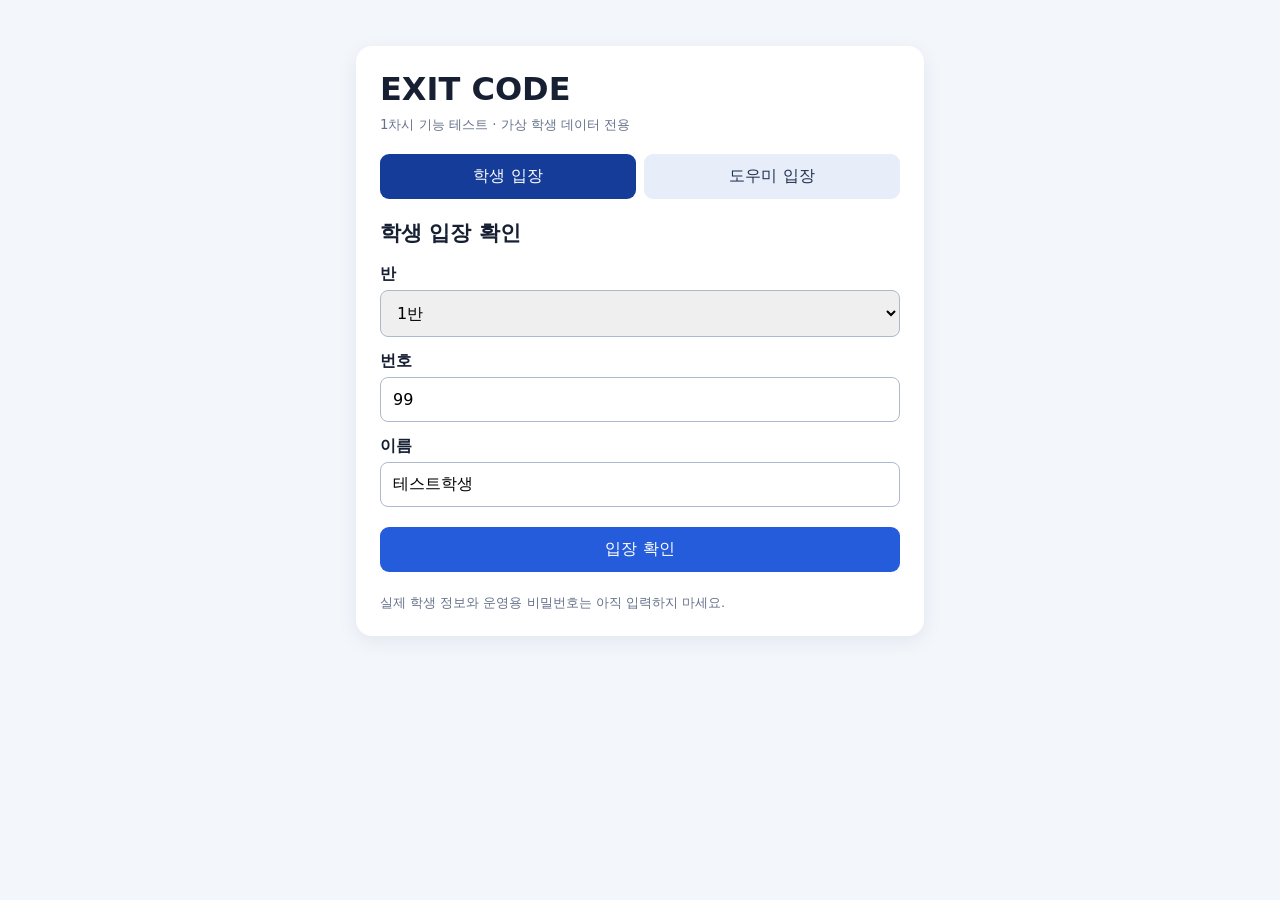
==== index.html @ a743aed4 "Update index.html" ====
<!doctype html>
<html lang="ko">
<head>
<meta charset="utf-8">
<meta name="viewport" content="width=device-width,initial-scale=1">
<title>EXIT CODE | 입장 테스트</title>

<style>
:root {
  font-family: system-ui, 'Malgun Gothic', sans-serif;
  color: #172033;
  background: #f3f6fb;
}
* { box-sizing: border-box; }
body {
  max-width: 600px;
  margin: 30px auto;
  padding: 16px;
}
main {
  background: white;
  border-radius: 16px;
  padding: 24px;
  box-shadow: 0 5px 20px #13264b12;
}
h1 { margin: 0 0 6px; }
h2 { font-size: 21px; }
nav {
  display: flex;
  gap: 8px;
  margin: 20px 0;
}
button, input, select { font: inherit; }
nav button { flex: 1; }
button {
  padding: 12px 16px;
  background: #245cdb;
  color: white;
  border: 0;
  border-radius: 9px;
  cursor: pointer;
}
button:disabled {
  opacity: .5;
  cursor: wait;
}
button.secondary {
  background: #e8eef9;
  color: #20314f;
}
button.active { background: #153c99; }
label {
  display: block;
  margin: 14px 0 5px;
  font-weight: 600;
}
input, select {
  width: 100%;
  padding: 12px;
  border: 1px solid #aeb9cd;
  border-radius: 8px;
}
form > button {
  width: 100%;
  margin-top: 20px;
}
.hidden { display: none !important; }
.notice {
  margin-top: 12px;
  white-space: pre-wrap;
  color: #344361;
}
.error { color: #b42318; }
.ok { color: #146c43; }
.item {
  border: 1px solid #d8e0ed;
  border-radius: 10px;
  padding: 14px;
  margin: 10px 0;
  overflow-wrap: anywhere;
}
.item a { color: #245cdb; }
small { color: #65718a; }
.topline {
  display: flex;
  align-items: center;
  justify-content: space-between;
  gap: 10px;
}
.topline button { width: auto; }
footer {
  margin-top: 22px;
  color: #65718a;
  font-size: 13px;
}
</style>
</head>

<body>
<main>
  <h1>EXIT CODE</h1>
  <small>1차시 기능 테스트 · 가상 학생 데이터 전용</small>

  <!-- 학생 / 도우미 선택 -->
  <nav aria-label="입장 유형">
    <button id="studentTab" class="active" type="button">
      학생 입장
    </button>
    <button id="helperTab" class="secondary" type="button">
      도우미 입장
    </button>
  </nav>

  <!-- 학생 화면 -->
  <section id="studentArea">
    <form id="studentForm">
      <h2>학생 입장 확인</h2>

      <label for="classNum">반</label>
      <select id="classNum" required>
        <option value="1">1반</option>
        <option value="2">2반</option>
        <option value="3">3반</option>
        <option value="4">4반</option>
        <option value="5">5반</option>
      </select>

      <label for="studentNum">번호</label>
      <input id="studentNum" type="number"
             min="1" max="99" value="99" required>

      <label for="studentName">이름</label>
      <input id="studentName" maxlength="30"
             value="테스트학생" required>

      <button type="submit">입장 확인</button>
      <p id="studentResult" class="notice" role="status"></p>
    </form>

    <!-- 입장 확인 후 표시 -->
    <section id="missionArea" class="hidden">
      <h2>미션 제출 테스트</h2>
      <small>
        현재 서버는 1반 99번 테스트학생으로만 저장합니다.
      </small>

      <form id="missionForm">
        <label for="missionNum">미션 선택</label>
        <select id="missionNum">
          <option value="3">미션 3</option>
          <option value="4">미션 4</option>
          <option value="5">미션 5</option>
        </select>

        <label for="makecodeUrl">MakeCode 공유 URL</label>
        <input id="makecodeUrl" type="url"
               placeholder="https://makecode.microbit.org/#pub:..."
               required>

        <button type="submit">미션 제출</button>
        <p id="submitResult" class="notice" role="status"></p>
      </form>
    </section>
  </section>

  <!-- 도우미 화면 -->
  <section id="helperArea" class="hidden">
    <form id="helperForm">
      <h2>도우미 로그인</h2>

      <label for="accountId">계정 ID</label>
      <input id="accountId" autocomplete="username"
             placeholder="helper01" required>

      <label for="helperPassword">비밀번호</label>
      <input id="helperPassword" type="password"
             autocomplete="current-password" required>

      <button type="submit">로그인</button>
      <p id="helperResult" class="notice" role="status"></p>
    </form>

    <!-- 로그인 성공 후 표시 -->
    <section id="helperDashboard" class="hidden">
      <div class="topline">
        <h2 id="helperTitle">미션 검수 목록</h2>
        <button id="logoutBtn" type="button" class="secondary">
          로그아웃
        </button>
      </div>

      <small>
        현재는 조회 전용입니다.
        승인·재도전·검수 취소는 다음 단계에서 연결합니다.
      </small>

      <p>
        <button id="refreshBtn" type="button" class="secondary">
          목록 새로고침
        </button>
      </p>

      <p id="listResult" class="notice" role="status"></p>
      <div id="missionList"></div>
      
      <!-- 간식 지급 관리 -->
      <section id="snackArea" style="margin-top:30px;">
        <h2>간식 지급 관리</h2>

        <div style="margin:15px 0;">
          <label for="snackSearch">학생 검색</label>
          <input
            id="snackSearch"
            type="search"
            placeholder="번호 또는 이름 입력"
            autocomplete="off"
          >
        
          <label for="snackFilter">지급 상태</label>
          <select id="snackFilter">
            <option value="all">전체 학생</option>
            <option value="ready">지급 대기</option>
            <option value="done">지급 완료</option>
            <option value="progress">미션 진행 중</option>
          </select>
        </div>
        
        <!-- 간식 지급 검색 및 필터 -->
        <div style="margin:15px 0;">
          <label for="snackSearch">학생 검색</label>
          <input
            id="snackSearch"
            type="search"
            placeholder="번호 또는 이름 입력"
            autocomplete="off"
          >
        
          <label for="snackFilter">지급 상태</label>
          <select id="snackFilter">
            <option value="all">전체 학생</option>
            <option value="ready">지급 대기</option>
            <option value="done">지급 완료</option>
            <option value="progress">미션 진행 중</option>
          </select>
        </div>

        <p id="snackResult" class="notice" role="status"></p>
        <div id="snackList"></div>
      </section>

    </section>
  </section>

  <footer>
    실제 학생 정보와 운영용 비밀번호는 아직 입력하지 마세요.
  </footer>
</main>

<script>
'use strict';

// 기존 Apps Script 주소 유지
const API_URL =
  'https://script.google.com/macros/s/AKfycbzAtp31FIlNoPtN6Hd1ZsxPYZ3xyd-VMWTZXmTY8nmS_r-xQsw6lQedVDYXwJEF_1ms/exec';

const $ = id => document.getElementById(id);

// 세션 토큰은 브라우저 메모리에만 저장
let helperToken = '';
let helperClass = '';

const show = (id, on) =>
  $(id).classList.toggle('hidden', !on);

function status(id, message, ok) {
  const el = $(id);
  el.textContent = message;
  el.className = 'notice ' +
    (ok === true ? 'ok' : ok === false ? 'error' : '');
}

// 학생 / 도우미 화면 전환
function switchTab(helper) {
  show('studentArea', !helper);
  show('helperArea', helper);

  $('studentTab').className =
    helper ? 'secondary' : 'active';

  $('helperTab').className =
    helper ? 'active' : 'secondary';
}

$('studentTab').addEventListener('click', () => switchTab(false));
$('helperTab').addEventListener('click', () => switchTab(true));

// POST 통신 공통 함수
async function post(data) {
  const r = await fetch(API_URL, {
    method: 'POST',
    headers: {
      'Content-Type': 'text/plain;charset=utf-8'
    },
    body: JSON.stringify(data)
  });

  if (!r.ok) {
    throw new Error('HTTP ' + r.status);
  }

  return r.json();
}

// 학생 입장 확인
$('studentForm').addEventListener('submit', async e => {
  e.preventDefault();

  const btn = e.submitter;
  btn.disabled = true;

  show('missionArea', false);
  status('studentResult', '학생 정보 확인 중...');

  try {
    const url = new URL(API_URL);

    url.searchParams.set('action', 'checkStudent');
    url.searchParams.set('classNum', $('classNum').value);
    url.searchParams.set('studentNum', $('studentNum').value);
    url.searchParams.set(
      'studentName',
      $('studentName').value.trim()
    );

    const r = await fetch(url);

    if (!r.ok) {
      throw new Error('HTTP ' + r.status);
    }

    const data = await r.json();

    status('studentResult', data.message, !!data.success);

    if (data.success) {
      show('missionArea', true);
    }

  } catch (err) {
    status(
      'studentResult',
      '서버 연결을 확인해 주세요.',
      false
    );
    console.error(err);
  } finally {
    btn.disabled = false;
  }
});

// 학생 미션 제출
$('missionForm').addEventListener('submit', async e => {
  e.preventDefault();

  const btn = e.submitter;
  btn.disabled = true;

  status('submitResult', '제출 중...');

  try {
    const data = await post({
      action: 'submitMission',
      mission: Number($('missionNum').value),
      url: $('makecodeUrl').value.trim()
    });

    status('submitResult', data.message, !!data.success);

  } catch (err) {
    status(
      'submitResult',
      '응답을 확인하지 못했습니다. 다시 제출하기 전에 시트에 저장됐는지 확인해 주세요.',
      false
    );
    console.error(err);
  } finally {
    btn.disabled = false;
  }
});

// 도우미 로그인
$('helperForm').addEventListener('submit', async e => {
  e.preventDefault();

  const btn = e.submitter;
  btn.disabled = true;

  status('helperResult', '로그인 중...');

  try {
    const data = await post({
      action: 'helperLogin',
      accountId: $('accountId').value.trim(),
      password: $('helperPassword').value
    });

    if (!data.success) {
      status(
        'helperResult',
        data.message || '로그인 실패',
        false
      );
      return;
    }

    helperToken = data.token;
    helperClass = data.classNum;

    $('helperPassword').value = '';

    show('helperForm', false);
    show('helperDashboard', true);

    $('helperTitle').textContent =
      helperClass + '반 미션 검수 목록';

    await loadList();
    await loadSnackList();

  } catch (err) {
    status(
      'helperResult',
      '로그인 응답을 읽지 못했습니다.',
      false
    );
    console.error(err);
  } finally {
    btn.disabled = false;
  }
});

// 도우미 담당 반 미션 목록 조회
async function loadList() {
  if (!helperToken) return;

  status('listResult', '제출 목록 확인 중...');
  $('missionList').replaceChildren();

  try {
    const data = await post({
      action: 'helperMissionList',
      token: helperToken
    });

    if (!data.success) {
      status(
        'listResult',
        data.message || '조회 실패',
        false
      );

      if (/만료/.test(data.message || '')) {
        resetHelper();
      }
      return;
    }

    const items = data.missions || [];

    status(
      'listResult',
      items.length + '건 조회 완료',
      true
    );

    for (const item of items) {
      const card = document.createElement('div');
      card.className = 'item';

      const header = document.createElement('strong');
      header.textContent =
        item.number + '번 ' + item.name +
        ' · 미션 ' + item.mission +
        ' · ' + item.status;

      card.append(header);

      const p = document.createElement('p');
      const a = document.createElement('a');

      try {
        const u = new URL(item.url);

        if (
          u.protocol === 'https:' &&
          u.hostname === 'makecode.microbit.org'
        ) {
          a.href = u.href;
          a.target = '_blank';
          a.rel = 'noopener noreferrer';
          a.textContent = 'MakeCode 코드 확인';
          p.append(a);
        } else {
          p.textContent = '공유 URL 확인 필요';
        }
      } catch {
        p.textContent = '공유 URL 확인 필요';
      }

     
card.append(p);

// 검수 버튼 영역
const actions = document.createElement('div');
actions.style.display = 'flex';
actions.style.gap = '8px';
actions.style.flexWrap = 'wrap';

const currentStatus = String(item.status || '');
const submissionId = String(item.submissionId || '');

function addReviewButton(label, reviewAction) {
  const button = document.createElement('button');

  button.type = 'button';
  button.textContent = label;
  button.style.flex = '1';
  button.style.minWidth = '90px';

  button.addEventListener('click', async () => {
    if (!confirm(
      item.number + '번 미션 ' + item.mission +
      '을(를) ' + label + ' 처리할까요?'
    )) {
      return;
    }

    // 처리 중 중복 클릭 방지
    actions.querySelectorAll('button').forEach(btn => {
      btn.disabled = true;
    });

    status('listResult', '검수 처리 중...');

    try {
      const result = await post({
        action: 'helperReviewMission',
        token: helperToken,
        submissionId: submissionId,
        reviewAction: reviewAction
      });

      if (result.success) {
        // 처리 후 서버에서 최신 목록 다시 조회
        await loadList();
      } else {
        status(
          'listResult',
          result.message || '검수 처리 실패',
          false
        );

        actions.querySelectorAll('button').forEach(btn => {
          btn.disabled = false;
        });
      }

    } catch (error) {
      console.error(error);

      status(
        'listResult',
        '검수 결과를 확인하지 못했습니다. 목록을 새로고침해 상태를 확인해 주세요.',
        false
      );

      // 결과를 알 수 없으므로 즉시 재처리하지 않도록 유지
    }
  });

  actions.append(button);
}

if (currentStatus === '대기') {
  addReviewButton('승인', 'approve');
  addReviewButton('재도전', 'retry');
}

if (
  currentStatus === '승인' ||
  currentStatus === '재도전'
) {
  addReviewButton('검수 취소', 'cancel');
}

card.append(actions);
$('missionList').append(card);

    }

  } catch (err) {
    status(
      'listResult',
      '목록을 불러오지 못했습니다.',
      false
    );
    console.error(err);
  }
}

// 도우미 화면 초기화
function resetHelper() {
  helperToken = '';
  helperClass = '';

  show('helperDashboard', false);
  show('helperForm', true);
  $('missionList').replaceChildren();
  $('snackList').replaceChildren();
}

// 목록 새로고침
$('refreshBtn').addEventListener('click', async () => {
  await loadList();
  await loadSnackList();
});

// 도우미 로그아웃
$('logoutBtn').addEventListener('click', async () => {
  const token = helperToken;

  resetHelper();
  status('helperResult', '로그아웃했습니다.', true);

  try {
    await post({
      action: 'helperLogout',
      token: token
    });
  } catch (err) {
    console.error('서버 로그아웃 응답 확인 실패', err);
    status(
      'helperResult',
      '화면에서 로그아웃했지만 서버 세션 종료를 확인하지 못했습니다.',
      false
    );
  }
});

  
/**
 * 담당 반 간식 지급 현황 조회
 */

let snackStudents = [];

/**
 * 서버에서 담당 반 간식 현황 가져오기
 */
async function loadSnackList() {
  if (!helperToken) return;

  status('snackResult', '간식 현황 확인 중...');

  try {
    const data = await post({
      action: 'helperSnackList',
      token: helperToken
    });

    if (!data.success) {
      status(
        'snackResult',
        data.message || '간식 현황 조회 실패',
        false
      );
      return;
    }

    snackStudents = (data.students || []).sort((a, b) => {
      const aDone = a.snackStatus === '지급완료';
      const bDone = b.snackStatus === '지급완료';

      const aReady = a.mission3Approved && !aDone;
      const bReady = b.mission3Approved && !bDone;

      const priority = s => {
        if (s.snackStatus === '지급완료') return 1;
        if (s.mission3Approved) return 0;
        return 2;
      };

      return priority(a) - priority(b) ||
        Number(a.number) - Number(b.number);
    });

    renderSnackList();

  } catch (error) {
    console.error(error);
    status(
      'snackResult',
      '간식 목록을 불러오지 못했습니다.',
      false
    );
  }
}

/**
 * 검색 및 필터 적용 후 학생 카드 표시
 */
function renderSnackList() {
  const keyword = $('snackSearch').value.trim().toLowerCase();
  const filter = $('snackFilter').value;

  const list = $('snackList');
  list.replaceChildren();

  const filtered = snackStudents.filter(student => {
    const matchesSearch =
      String(student.number).includes(keyword) ||
      String(student.name).toLowerCase().includes(keyword);

    const done = student.snackStatus === '지급완료';
    const ready = student.mission3Approved && !done;
    const progress = !student.mission3Approved && !done;

    const matchesFilter =
      filter === 'all' ||
      (filter === 'ready' && ready) ||
      (filter === 'done' && done) ||
      (filter === 'progress' && progress);

    return matchesSearch && matchesFilter;
  });

  status(
    'snackResult',
    '검색 결과 ' + filtered.length +
    '명 / 전체 ' + snackStudents.length + '명',
    true
  );

  if (filtered.length === 0) {
    const empty = document.createElement('p');
    empty.textContent = '해당하는 학생이 없습니다.';
    list.append(empty);
    return;
  }

  for (const student of filtered) {
    const card = document.createElement('div');
    card.className = 'item';

    const title = document.createElement('strong');
    title.textContent =
      student.number + '번 ' + student.name;

    const info = document.createElement('p');
    info.textContent =
      '미션 3: ' +
      (student.mission3Approved ? '승인' : '미승인') +
      ' / 간식: ' + student.snackStatus;

    card.append(title, info);

    let action = '';
    let label = '';

    if (student.snackStatus === '지급완료') {
      action = 'cancel';
      label = '지급 취소';
    } else if (student.mission3Approved) {
      action = 'give';
      label = '간식 지급 완료';
    }

    if (action) {
      const button = document.createElement('button');
      button.type = 'button';
      button.textContent = label;

      if (action === 'cancel') {
        button.className = 'secondary';
      }

      button.addEventListener('click', async () => {
        const confirmed = confirm(
          student.number + '번 ' + student.name +
          ' 학생의 간식을 ' + label + ' 처리할까요?'
        );

        if (!confirmed) return;

        button.disabled = true;
        status('snackResult', '간식 처리 중...');

        try {
          const result = await post({
            action: 'helperSnack',
            token: helperToken,
            studentId: student.studentId,
            snackAction: action
          });

          if (result.success) {
            // 검색어와 필터를 유지한 채 최신 목록 조회
            await loadSnackList();
          } else {
            status(
              'snackResult',
              result.message || '간식 처리 실패',
              false
            );
            button.disabled = false;
          }

        } catch (error) {
          console.error(error);
          status(
            'snackResult',
            '처리 결과를 확인하지 못했습니다. 새로고침 후 지급 상태를 확인해 주세요.',
            false
          );
          // 중복 지급 방지를 위해 버튼을 비활성 상태로 유지
        }
      });

      card.append(button);
    }

    list.append(card);
  }
}

// 검색어 입력 즉시 반영
$('snackSearch').addEventListener('input', renderSnackList);

// 지급 상태 변경 즉시 반영
$('snackFilter').addEventListener('change', renderSnackList);

  
// 간식 지급 목록 검색·필터
let snackStudents = [];

function renderSnackList() {
  const keyword = $('snackSearch').value.trim().toLowerCase();
  const filter = $('snackFilter').value;

  $('snackList').replaceChildren();

  const filtered = snackStudents.filter(student => {
    const matchesSearch =
      String(student.number).includes(keyword) ||
      String(student.name).toLowerCase().includes(keyword);

    const done = student.snackStatus === '지급완료';
    const ready = student.mission3Approved && !done;
    const progress = !student.mission3Approved && !done;

    const matchesFilter =
      filter === 'all' ||
      (filter === 'ready' && ready) ||
      (filter === 'done' && done) ||
      (filter === 'progress' && progress);

    return matchesSearch && matchesFilter;
  });

  // 기존 카드 렌더링은 다음 단계에서 이 함수로 옮깁니다.
  status(
    'snackResult',
    '검색 결과 ' + filtered.length + '명',
    true
  );
}

$('snackSearch').addEventListener('input', renderSnackList);
$('snackFilter').addEventListener('change', renderSnackList);

</script>
</body>
</html>
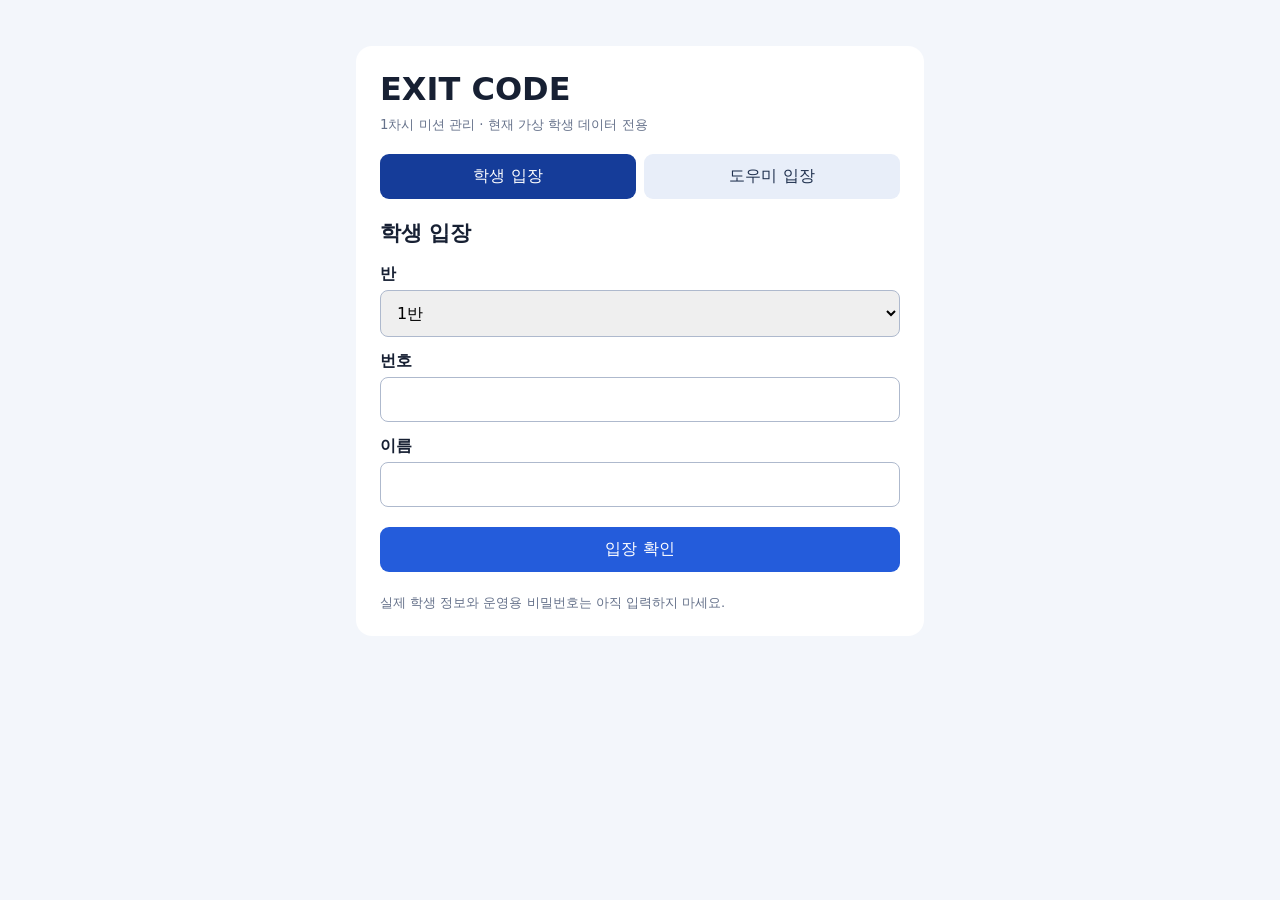
==== commit 16a15542: "Update index.html" ====
--- a/index.html
+++ b/index.html
@@ -4,7 +4,7 @@
 <head>
 <meta charset="utf-8">
 <meta name="viewport" content="width=device-width,initial-scale=1">
-<title>EXIT CODE | 입장 테스트</title>
+<title>EXIT CODE | 미션 관리</title>
 
 <style>
 :root {
@@ -22,7 +22,6 @@
   background: white;
   border-radius: 16px;
   padding: 24px;
-  box-shadow: 0 5px 20px #13264b12;
 }
 h1 { margin: 0 0 6px; }
 h2 { font-size: 21px; }
@@ -100,7 +99,7 @@
 <body>
 <main>
   <h1>EXIT CODE</h1>
-  <small>1차시 기능 테스트 · 가상 학생 데이터 전용</small>
+  <small>1차시 미션 관리 · 현재 가상 학생 데이터 전용</small>
 
   <!-- 학생 / 도우미 선택 -->
   <nav aria-label="입장 유형">
@@ -115,50 +114,41 @@
   <!-- 학생 화면 -->
   <section id="studentArea">
     <form id="studentForm">
-      <h2>학생 입장 확인</h2>
-
+      <h2>학생 입장</h2>
       <label for="classNum">반</label>
       <select id="classNum" required>
-        <option value="1">1반</option>
-        <option value="2">2반</option>
-        <option value="3">3반</option>
-        <option value="4">4반</option>
+        <option value="1">1반</option><option value="2">2반</option>
+        <option value="3">3반</option><option value="4">4반</option>
         <option value="5">5반</option>
       </select>
-
       <label for="studentNum">번호</label>
-      <input id="studentNum" type="number"
-             min="1" max="99" value="99" required>
-
+      <input id="studentNum" type="number" min="1" max="99" required>
       <label for="studentName">이름</label>
-      <input id="studentName" maxlength="30"
-             value="테스트학생" required>
-
+      <input id="studentName" maxlength="30" autocomplete="off" required>
       <button type="submit">입장 확인</button>
       <p id="studentResult" class="notice" role="status"></p>
     </form>
-
-    <!-- 입장 확인 후 표시 -->
     <section id="missionArea" class="hidden">
-      <h2>미션 제출 테스트</h2>
-      <small>
-        현재 서버는 1반 99번 테스트학생으로만 저장합니다.
-      </small>
-
+      <div class="topline">
+        <h2 id="studentTitle">나의 미션</h2>
+        <button id="studentLogoutBtn" class="secondary" type="button">나가기</button>
+      </div>
+      <p><small>미션 1~2는 화면에서 연습 완료 표시만 합니다. 서버에는 저장되지 않습니다.</small></p>
+      <div class="item"><strong>미션 1 · 복습</strong>
+        <p><label><input type="checkbox" id="mission1Check" style="width:auto"> 연습 완료</label></p></div>
+      <div class="item"><strong>미션 2 · 응용</strong>
+        <p><label><input type="checkbox" id="mission2Check" style="width:auto"> 연습 완료</label></p></div>
+      <h2>미션 3~5 제출</h2>
+      <p><button id="studentRefreshBtn" class="secondary" type="button">내 미션 상태 새로고침</button></p>
+      <p id="studentStatusResult" class="notice" role="status"></p>
+      <div id="studentMissionStatus"></div>
       <form id="missionForm">
         <label for="missionNum">미션 선택</label>
-        <select id="missionNum">
-          <option value="3">미션 3</option>
-          <option value="4">미션 4</option>
-          <option value="5">미션 5</option>
-        </select>
-
+        <select id="missionNum"><option value="3">미션 3</option>
+          <option value="4">미션 4</option><option value="5">미션 5</option></select>
         <label for="makecodeUrl">MakeCode 공유 URL</label>
-        <input id="makecodeUrl" type="url"
-               placeholder="https://makecode.microbit.org/#pub:..."
-               required>
-
-        <button type="submit">미션 제출</button>
+        <input id="makecodeUrl" type="url" placeholder="https://makecode.microbit.org/#pub:..." required>
+        <button type="submit" id="missionSubmitBtn">미션 제출</button>
         <p id="submitResult" class="notice" role="status"></p>
       </form>
     </section>
@@ -190,10 +180,7 @@
         </button>
       </div>
 
-      <small>
-        현재는 조회 전용입니다.
-        승인·재도전·검수 취소는 다음 단계에서 연결합니다.
-      </small>
+      <small>담당 반 제출 내역을 검수합니다.</small>
 
       <p>
         <button id="refreshBtn" type="button" class="secondary">
@@ -226,25 +213,6 @@
           </select>
         </div>
         
-        <!-- 간식 지급 검색 및 필터 -->
-        <div style="margin:15px 0;">
-          <label for="snackSearch">학생 검색</label>
-          <input
-            id="snackSearch"
-            type="search"
-            placeholder="번호 또는 이름 입력"
-            autocomplete="off"
-          >
-        
-          <label for="snackFilter">지급 상태</label>
-          <select id="snackFilter">
-            <option value="all">전체 학생</option>
-            <option value="ready">지급 대기</option>
-            <option value="done">지급 완료</option>
-            <option value="progress">미션 진행 중</option>
-          </select>
-        </div>
-
         <p id="snackResult" class="notice" role="status"></p>
         <div id="snackList"></div>
       </section>
@@ -312,80 +280,120 @@
   return r.json();
 }
 
-// 학생 입장 확인
+// 학생 세션은 메모리에만 보관 (새로고침하면 재로그인)
+let studentToken = '';
+let studentMissions = [];
+
+function resetStudent() {
+  studentToken = '';
+  studentMissions = [];
+  show('studentForm', true);
+  show('missionArea', false);
+  $('studentMissionStatus').replaceChildren();
+  $('makecodeUrl').value = '';
+  $('mission1Check').checked = false;
+  $('mission2Check').checked = false;
+}
+
 $('studentForm').addEventListener('submit', async e => {
   e.preventDefault();
-
   const btn = e.submitter;
   btn.disabled = true;
-
-  show('missionArea', false);
   status('studentResult', '학생 정보 확인 중...');
-
-  try {
-    const url = new URL(API_URL);
-
-    url.searchParams.set('action', 'checkStudent');
-    url.searchParams.set('classNum', $('classNum').value);
-    url.searchParams.set('studentNum', $('studentNum').value);
-    url.searchParams.set(
-      'studentName',
-      $('studentName').value.trim()
-    );
-
-    const r = await fetch(url);
-
-    if (!r.ok) {
-      throw new Error('HTTP ' + r.status);
-    }
-
-    const data = await r.json();
-
-    status('studentResult', data.message, !!data.success);
-
-    if (data.success) {
-      show('missionArea', true);
-    }
-
-  } catch (err) {
-    status(
-      'studentResult',
-      '서버 연결을 확인해 주세요.',
-      false
-    );
-    console.error(err);
-  } finally {
-    btn.disabled = false;
-  }
-});
-
-// 학생 미션 제출
-$('missionForm').addEventListener('submit', async e => {
-  e.preventDefault();
-
-  const btn = e.submitter;
-  btn.disabled = true;
-
-  status('submitResult', '제출 중...');
-
   try {
     const data = await post({
-      action: 'submitMission',
-      mission: Number($('missionNum').value),
-      url: $('makecodeUrl').value.trim()
+      action:'studentLogin',classNum:$('classNum').value,
+      studentNum:$('studentNum').value,studentName:$('studentName').value.trim()
     });
-
-    status('submitResult', data.message, !!data.success);
-
+    status('studentResult', data.message || '입장 실패', !!data.success);
+    if (!data.success) return;
+    studentToken = data.token;
+    $('studentTitle').textContent = data.student.classNum+'반 '+data.student.number+'번 '+data.student.name;
+    show('studentForm', false);
+    show('missionArea', true);
+    await loadStudentStatus();
   } catch (err) {
-    status(
-      'submitResult',
-      '응답을 확인하지 못했습니다. 다시 제출하기 전에 시트에 저장됐는지 확인해 주세요.',
-      false
-    );
+    status('studentResult','학생 입장 요청을 확인하지 못했습니다.',false);
     console.error(err);
-  } finally {
-    btn.disabled = false;
+  } finally {btn.disabled=false;}
+});
+
+async function loadStudentStatus() {
+  if (!studentToken) return;
+  status('studentStatusResult','미션 상태 확인 중...');
+  try {
+    const data = await post({action:'studentStatus',token:studentToken});
+    if (!data.success) {
+      status('studentStatusResult',data.message || '조회 실패',false);
+      if (/만료/.test(data.message || '')) resetStudent();
+      return;
+    }
+    studentMissions = data.missions || [];
+    renderStudentStatus();
+  } catch(err) {
+    status('studentStatusResult','상태를 불러오지 못했습니다.',false);
+    console.error(err);
+  }
+}
+
+function renderStudentStatus() {
+  const list = $('studentMissionStatus');
+  list.replaceChildren();
+  for (const mission of [3,4,5]) {
+    const item = studentMissions.find(x=>Number(x.mission)===mission);
+    const card = document.createElement('div');
+    card.className='item';
+    const strong=document.createElement('strong');
+    strong.textContent='미션 '+mission+' · '+(item?item.status:'미제출');
+    card.append(strong);
+    if (item && item.status==='재도전') {
+      const p=document.createElement('p');
+      p.textContent='코드를 수정한 뒤 해당 미션을 선택해 다시 제출하세요.';
+      card.append(p);
+    }
+    list.append(card);
+  }
+  status('studentStatusResult','미션 상태 확인 완료',true);
+  updateStudentSubmit();
+}
+
+function updateStudentSubmit() {
+  const mission=Number($('missionNum').value);
+  const item=studentMissions.find(x=>Number(x.mission)===mission);
+  const allowed=!item || item.status==='재도전';
+  $('missionSubmitBtn').disabled=!allowed;
+  $('missionSubmitBtn').textContent=item && item.status==='재도전'?'재도전 제출':'미션 제출';
+  if (!allowed) status('submitResult','이 미션은 '+item.status+' 상태입니다. 재제출할 수 없습니다.');
+  else status('submitResult','');
+}
+$('missionNum').addEventListener('change',updateStudentSubmit);
+$('studentRefreshBtn').addEventListener('click',loadStudentStatus);
+$('studentLogoutBtn').addEventListener('click',async()=>{
+  const token=studentToken;
+  resetStudent();
+  status('studentResult','학생 화면에서 나왔습니다.',true);
+  try {await post({action:'studentLogout',token});} catch(err){console.error(err);}
+});
+
+$('missionForm').addEventListener('submit',async e=>{
+  e.preventDefault();
+  if (!studentToken) return;
+  const btn=e.submitter;
+  btn.disabled=true;
+  status('submitResult','제출 중...');
+  try {
+    const data=await post({action:'submitMission',token:studentToken,
+      mission:Number($('missionNum').value),url:$('makecodeUrl').value.trim()});
+    status('submitResult',data.message || '제출 실패',!!data.success);
+    if (data.success) {
+      $('makecodeUrl').value='';
+      await loadStudentStatus();
+      status('submitResult',data.message,true);
+    } else if (/만료/.test(data.message || '')) resetStudent();
+    else btn.disabled=false;
+  } catch(err) {
+    status('submitResult','제출 결과를 확인하지 못했습니다. 상태를 새로고침한 후 다시 시도해 주세요.',false);
+    console.error(err);
   }
 });
 
@@ -554,6 +562,7 @@
       if (result.success) {
         // 처리 후 서버에서 최신 목록 다시 조회
         await loadList();
+        await loadSnackList();
       } else {
         status(
           'listResult',
@@ -679,12 +688,6 @@
     }
 
     snackStudents = (data.students || []).sort((a, b) => {
-      const aDone = a.snackStatus === '지급완료';
-      const bDone = b.snackStatus === '지급완료';
-
-      const aReady = a.mission3Approved && !aDone;
-      const bReady = b.mission3Approved && !bDone;
-
       const priority = s => {
         if (s.snackStatus === '지급완료') return 1;
         if (s.mission3Approved) return 0;
@@ -835,49 +838,18 @@
 }
 
 // 검색어 입력 즉시 반영
-$('snackSearch').addEventListener('input', renderSnackList);
-
+const snackSearchInput = $('snackSearch');
 // 지급 상태 변경 즉시 반영
-$('snackFilter').addEventListener('change', renderSnackList);
-
-  
-// 간식 지급 목록 검색·필터
-let snackStudents = [];
-
-function renderSnackList() {
-  const keyword = $('snackSearch').value.trim().toLowerCase();
-  const filter = $('snackFilter').value;
-
-  $('snackList').replaceChildren();
-
-  const filtered = snackStudents.filter(student => {
-    const matchesSearch =
-      String(student.number).includes(keyword) ||
-      String(student.name).toLowerCase().includes(keyword);
-
-    const done = student.snackStatus === '지급완료';
-    const ready = student.mission3Approved && !done;
-    const progress = !student.mission3Approved && !done;
-
-    const matchesFilter =
-      filter === 'all' ||
-      (filter === 'ready' && ready) ||
-      (filter === 'done' && done) ||
-      (filter === 'progress' && progress);
-
-    return matchesSearch && matchesFilter;
-  });
-
-  // 기존 카드 렌더링은 다음 단계에서 이 함수로 옮깁니다.
-  status(
-    'snackResult',
-    '검색 결과 ' + filtered.length + '명',
-    true
-  );
-}
-
-$('snackSearch').addEventListener('input', renderSnackList);
-$('snackFilter').addEventListener('change', renderSnackList);
+const snackFilterSelect = $('snackFilter');
+
+if (snackSearchInput && snackFilterSelect) {
+  snackSearchInput.addEventListener('input', renderSnackList);
+  snackFilterSelect.addEventListener('change', renderSnackList);
+}
+
+
+
+
 
 </script>
 </body>
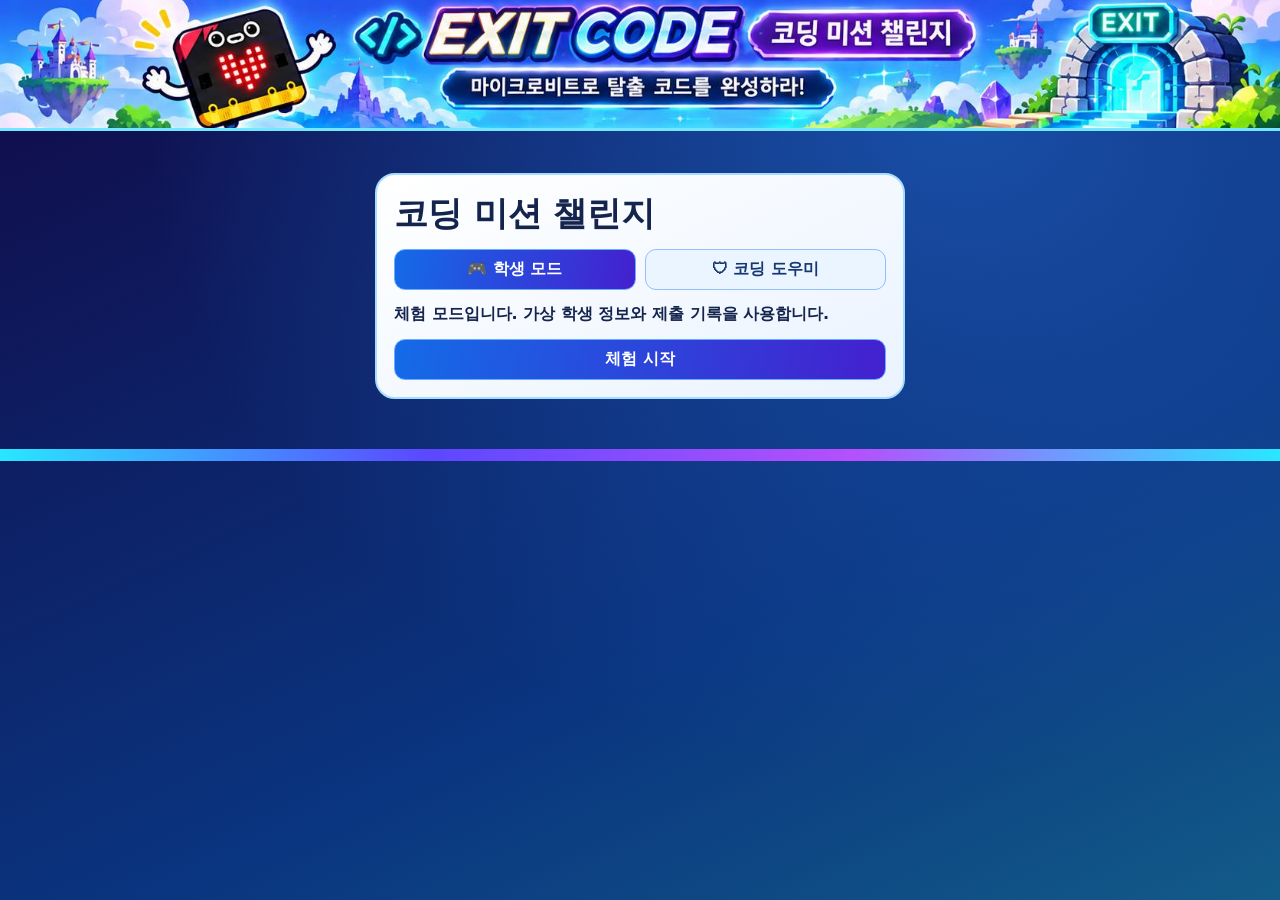
==== commit 665e8c70: "Add EXIT CODE student and helper redesign" ====
--- a/index.html
+++ b/index.html
@@ -1,856 +1,18 @@
-
 <!doctype html>
 <html lang="ko">
 <head>
 <meta charset="utf-8">
 <meta name="viewport" content="width=device-width,initial-scale=1">
-<title>EXIT CODE | 미션 관리</title>
-
-<style>
-:root {
-  font-family: system-ui, 'Malgun Gothic', sans-serif;
-  color: #172033;
-  background: #f3f6fb;
-}
-* { box-sizing: border-box; }
-body {
-  max-width: 600px;
-  margin: 30px auto;
-  padding: 16px;
-}
-main {
-  background: white;
-  border-radius: 16px;
-  padding: 24px;
-}
-h1 { margin: 0 0 6px; }
-h2 { font-size: 21px; }
-nav {
-  display: flex;
-  gap: 8px;
-  margin: 20px 0;
-}
-button, input, select { font: inherit; }
-nav button { flex: 1; }
-button {
-  padding: 12px 16px;
-  background: #245cdb;
-  color: white;
-  border: 0;
-  border-radius: 9px;
-  cursor: pointer;
-}
-button:disabled {
-  opacity: .5;
-  cursor: wait;
-}
-button.secondary {
-  background: #e8eef9;
-  color: #20314f;
-}
-button.active { background: #153c99; }
-label {
-  display: block;
-  margin: 14px 0 5px;
-  font-weight: 600;
-}
-input, select {
-  width: 100%;
-  padding: 12px;
-  border: 1px solid #aeb9cd;
-  border-radius: 8px;
-}
-form > button {
-  width: 100%;
-  margin-top: 20px;
-}
-.hidden { display: none !important; }
-.notice {
-  margin-top: 12px;
-  white-space: pre-wrap;
-  color: #344361;
-}
-.error { color: #b42318; }
-.ok { color: #146c43; }
-.item {
-  border: 1px solid #d8e0ed;
-  border-radius: 10px;
-  padding: 14px;
-  margin: 10px 0;
-  overflow-wrap: anywhere;
-}
-.item a { color: #245cdb; }
-small { color: #65718a; }
-.topline {
-  display: flex;
-  align-items: center;
-  justify-content: space-between;
-  gap: 10px;
-}
-.topline button { width: auto; }
-footer {
-  margin-top: 22px;
-  color: #65718a;
-  font-size: 13px;
-}
-</style>
+<meta name="referrer" content="no-referrer">
+<title>EXIT CODE | 마이크로비트 코딩 미션</title>
+<link rel="stylesheet" href="style.css">
+<script defer src="config.js"></script>
+<script defer src="model.js"></script>
+<script defer src="app.js"></script>
 </head>
-
 <body>
-<main>
-  <h1>EXIT CODE</h1>
-  <small>1차시 미션 관리 · 현재 가상 학생 데이터 전용</small>
-
-  <!-- 학생 / 도우미 선택 -->
-  <nav aria-label="입장 유형">
-    <button id="studentTab" class="active" type="button">
-      학생 입장
-    </button>
-    <button id="helperTab" class="secondary" type="button">
-      도우미 입장
-    </button>
-  </nav>
-
-  <!-- 학생 화면 -->
-  <section id="studentArea">
-    <form id="studentForm">
-      <h2>학생 입장</h2>
-      <label for="classNum">반</label>
-      <select id="classNum" required>
-        <option value="1">1반</option><option value="2">2반</option>
-        <option value="3">3반</option><option value="4">4반</option>
-        <option value="5">5반</option>
-      </select>
-      <label for="studentNum">번호</label>
-      <input id="studentNum" type="number" min="1" max="99" required>
-      <label for="studentName">이름</label>
-      <input id="studentName" maxlength="30" autocomplete="off" required>
-      <button type="submit">입장 확인</button>
-      <p id="studentResult" class="notice" role="status"></p>
-    </form>
-    <section id="missionArea" class="hidden">
-      <div class="topline">
-        <h2 id="studentTitle">나의 미션</h2>
-        <button id="studentLogoutBtn" class="secondary" type="button">나가기</button>
-      </div>
-      <p><small>미션 1~2는 화면에서 연습 완료 표시만 합니다. 서버에는 저장되지 않습니다.</small></p>
-      <div class="item"><strong>미션 1 · 복습</strong>
-        <p><label><input type="checkbox" id="mission1Check" style="width:auto"> 연습 완료</label></p></div>
-      <div class="item"><strong>미션 2 · 응용</strong>
-        <p><label><input type="checkbox" id="mission2Check" style="width:auto"> 연습 완료</label></p></div>
-      <h2>미션 3~5 제출</h2>
-      <p><button id="studentRefreshBtn" class="secondary" type="button">내 미션 상태 새로고침</button></p>
-      <p id="studentStatusResult" class="notice" role="status"></p>
-      <div id="studentMissionStatus"></div>
-      <form id="missionForm">
-        <label for="missionNum">미션 선택</label>
-        <select id="missionNum"><option value="3">미션 3</option>
-          <option value="4">미션 4</option><option value="5">미션 5</option></select>
-        <label for="makecodeUrl">MakeCode 공유 URL</label>
-        <input id="makecodeUrl" type="url" placeholder="https://makecode.microbit.org/#pub:..." required>
-        <button type="submit" id="missionSubmitBtn">미션 제출</button>
-        <p id="submitResult" class="notice" role="status"></p>
-      </form>
-    </section>
-  </section>
-
-  <!-- 도우미 화면 -->
-  <section id="helperArea" class="hidden">
-    <form id="helperForm">
-      <h2>도우미 로그인</h2>
-
-      <label for="accountId">계정 ID</label>
-      <input id="accountId" autocomplete="username"
-             placeholder="helper01" required>
-
-      <label for="helperPassword">비밀번호</label>
-      <input id="helperPassword" type="password"
-             autocomplete="current-password" required>
-
-      <button type="submit">로그인</button>
-      <p id="helperResult" class="notice" role="status"></p>
-    </form>
-
-    <!-- 로그인 성공 후 표시 -->
-    <section id="helperDashboard" class="hidden">
-      <div class="topline">
-        <h2 id="helperTitle">미션 검수 목록</h2>
-        <button id="logoutBtn" type="button" class="secondary">
-          로그아웃
-        </button>
-      </div>
-
-      <small>담당 반 제출 내역을 검수합니다.</small>
-
-      <p>
-        <button id="refreshBtn" type="button" class="secondary">
-          목록 새로고침
-        </button>
-      </p>
-
-      <p id="listResult" class="notice" role="status"></p>
-      <div id="missionList"></div>
-      
-      <!-- 간식 지급 관리 -->
-      <section id="snackArea" style="margin-top:30px;">
-        <h2>간식 지급 관리</h2>
-
-        <div style="margin:15px 0;">
-          <label for="snackSearch">학생 검색</label>
-          <input
-            id="snackSearch"
-            type="search"
-            placeholder="번호 또는 이름 입력"
-            autocomplete="off"
-          >
-        
-          <label for="snackFilter">지급 상태</label>
-          <select id="snackFilter">
-            <option value="all">전체 학생</option>
-            <option value="ready">지급 대기</option>
-            <option value="done">지급 완료</option>
-            <option value="progress">미션 진행 중</option>
-          </select>
-        </div>
-        
-        <p id="snackResult" class="notice" role="status"></p>
-        <div id="snackList"></div>
-      </section>
-
-    </section>
-  </section>
-
-  <footer>
-    실제 학생 정보와 운영용 비밀번호는 아직 입력하지 마세요.
-  </footer>
-</main>
-
-<script>
-'use strict';
-
-// 기존 Apps Script 주소 유지
-const API_URL =
-  'https://script.google.com/macros/s/AKfycbzAtp31FIlNoPtN6Hd1ZsxPYZ3xyd-VMWTZXmTY8nmS_r-xQsw6lQedVDYXwJEF_1ms/exec';
-
-const $ = id => document.getElementById(id);
-
-// 세션 토큰은 브라우저 메모리에만 저장
-let helperToken = '';
-let helperClass = '';
-
-const show = (id, on) =>
-  $(id).classList.toggle('hidden', !on);
-
-function status(id, message, ok) {
-  const el = $(id);
-  el.textContent = message;
-  el.className = 'notice ' +
-    (ok === true ? 'ok' : ok === false ? 'error' : '');
-}
-
-// 학생 / 도우미 화면 전환
-function switchTab(helper) {
-  show('studentArea', !helper);
-  show('helperArea', helper);
-
-  $('studentTab').className =
-    helper ? 'secondary' : 'active';
-
-  $('helperTab').className =
-    helper ? 'active' : 'secondary';
-}
-
-$('studentTab').addEventListener('click', () => switchTab(false));
-$('helperTab').addEventListener('click', () => switchTab(true));
-
-// POST 통신 공통 함수
-async function post(data) {
-  const r = await fetch(API_URL, {
-    method: 'POST',
-    headers: {
-      'Content-Type': 'text/plain;charset=utf-8'
-    },
-    body: JSON.stringify(data)
-  });
-
-  if (!r.ok) {
-    throw new Error('HTTP ' + r.status);
-  }
-
-  return r.json();
-}
-
-// 학생 세션은 메모리에만 보관 (새로고침하면 재로그인)
-let studentToken = '';
-let studentMissions = [];
-
-function resetStudent() {
-  studentToken = '';
-  studentMissions = [];
-  show('studentForm', true);
-  show('missionArea', false);
-  $('studentMissionStatus').replaceChildren();
-  $('makecodeUrl').value = '';
-  $('mission1Check').checked = false;
-  $('mission2Check').checked = false;
-}
-
-$('studentForm').addEventListener('submit', async e => {
-  e.preventDefault();
-  const btn = e.submitter;
-  btn.disabled = true;
-  status('studentResult', '학생 정보 확인 중...');
-  try {
-    const data = await post({
-      action:'studentLogin',classNum:$('classNum').value,
-      studentNum:$('studentNum').value,studentName:$('studentName').value.trim()
-    });
-    status('studentResult', data.message || '입장 실패', !!data.success);
-    if (!data.success) return;
-    studentToken = data.token;
-    $('studentTitle').textContent = data.student.classNum+'반 '+data.student.number+'번 '+data.student.name;
-    show('studentForm', false);
-    show('missionArea', true);
-    await loadStudentStatus();
-  } catch (err) {
-    status('studentResult','학생 입장 요청을 확인하지 못했습니다.',false);
-    console.error(err);
-  } finally {btn.disabled=false;}
-});
-
-async function loadStudentStatus() {
-  if (!studentToken) return;
-  status('studentStatusResult','미션 상태 확인 중...');
-  try {
-    const data = await post({action:'studentStatus',token:studentToken});
-    if (!data.success) {
-      status('studentStatusResult',data.message || '조회 실패',false);
-      if (/만료/.test(data.message || '')) resetStudent();
-      return;
-    }
-    studentMissions = data.missions || [];
-    renderStudentStatus();
-  } catch(err) {
-    status('studentStatusResult','상태를 불러오지 못했습니다.',false);
-    console.error(err);
-  }
-}
-
-function renderStudentStatus() {
-  const list = $('studentMissionStatus');
-  list.replaceChildren();
-  for (const mission of [3,4,5]) {
-    const item = studentMissions.find(x=>Number(x.mission)===mission);
-    const card = document.createElement('div');
-    card.className='item';
-    const strong=document.createElement('strong');
-    strong.textContent='미션 '+mission+' · '+(item?item.status:'미제출');
-    card.append(strong);
-    if (item && item.status==='재도전') {
-      const p=document.createElement('p');
-      p.textContent='코드를 수정한 뒤 해당 미션을 선택해 다시 제출하세요.';
-      card.append(p);
-    }
-    list.append(card);
-  }
-  status('studentStatusResult','미션 상태 확인 완료',true);
-  updateStudentSubmit();
-}
-
-function updateStudentSubmit() {
-  const mission=Number($('missionNum').value);
-  const item=studentMissions.find(x=>Number(x.mission)===mission);
-  const allowed=!item || item.status==='재도전';
-  $('missionSubmitBtn').disabled=!allowed;
-  $('missionSubmitBtn').textContent=item && item.status==='재도전'?'재도전 제출':'미션 제출';
-  if (!allowed) status('submitResult','이 미션은 '+item.status+' 상태입니다. 재제출할 수 없습니다.');
-  else status('submitResult','');
-}
-$('missionNum').addEventListener('change',updateStudentSubmit);
-$('studentRefreshBtn').addEventListener('click',loadStudentStatus);
-$('studentLogoutBtn').addEventListener('click',async()=>{
-  const token=studentToken;
-  resetStudent();
-  status('studentResult','학생 화면에서 나왔습니다.',true);
-  try {await post({action:'studentLogout',token});} catch(err){console.error(err);}
-});
-
-$('missionForm').addEventListener('submit',async e=>{
-  e.preventDefault();
-  if (!studentToken) return;
-  const btn=e.submitter;
-  btn.disabled=true;
-  status('submitResult','제출 중...');
-  try {
-    const data=await post({action:'submitMission',token:studentToken,
-      mission:Number($('missionNum').value),url:$('makecodeUrl').value.trim()});
-    status('submitResult',data.message || '제출 실패',!!data.success);
-    if (data.success) {
-      $('makecodeUrl').value='';
-      await loadStudentStatus();
-      status('submitResult',data.message,true);
-    } else if (/만료/.test(data.message || '')) resetStudent();
-    else btn.disabled=false;
-  } catch(err) {
-    status('submitResult','제출 결과를 확인하지 못했습니다. 상태를 새로고침한 후 다시 시도해 주세요.',false);
-    console.error(err);
-  }
-});
-
-// 도우미 로그인
-$('helperForm').addEventListener('submit', async e => {
-  e.preventDefault();
-
-  const btn = e.submitter;
-  btn.disabled = true;
-
-  status('helperResult', '로그인 중...');
-
-  try {
-    const data = await post({
-      action: 'helperLogin',
-      accountId: $('accountId').value.trim(),
-      password: $('helperPassword').value
-    });
-
-    if (!data.success) {
-      status(
-        'helperResult',
-        data.message || '로그인 실패',
-        false
-      );
-      return;
-    }
-
-    helperToken = data.token;
-    helperClass = data.classNum;
-
-    $('helperPassword').value = '';
-
-    show('helperForm', false);
-    show('helperDashboard', true);
-
-    $('helperTitle').textContent =
-      helperClass + '반 미션 검수 목록';
-
-    await loadList();
-    await loadSnackList();
-
-  } catch (err) {
-    status(
-      'helperResult',
-      '로그인 응답을 읽지 못했습니다.',
-      false
-    );
-    console.error(err);
-  } finally {
-    btn.disabled = false;
-  }
-});
-
-// 도우미 담당 반 미션 목록 조회
-async function loadList() {
-  if (!helperToken) return;
-
-  status('listResult', '제출 목록 확인 중...');
-  $('missionList').replaceChildren();
-
-  try {
-    const data = await post({
-      action: 'helperMissionList',
-      token: helperToken
-    });
-
-    if (!data.success) {
-      status(
-        'listResult',
-        data.message || '조회 실패',
-        false
-      );
-
-      if (/만료/.test(data.message || '')) {
-        resetHelper();
-      }
-      return;
-    }
-
-    const items = data.missions || [];
-
-    status(
-      'listResult',
-      items.length + '건 조회 완료',
-      true
-    );
-
-    for (const item of items) {
-      const card = document.createElement('div');
-      card.className = 'item';
-
-      const header = document.createElement('strong');
-      header.textContent =
-        item.number + '번 ' + item.name +
-        ' · 미션 ' + item.mission +
-        ' · ' + item.status;
-
-      card.append(header);
-
-      const p = document.createElement('p');
-      const a = document.createElement('a');
-
-      try {
-        const u = new URL(item.url);
-
-        if (
-          u.protocol === 'https:' &&
-          u.hostname === 'makecode.microbit.org'
-        ) {
-          a.href = u.href;
-          a.target = '_blank';
-          a.rel = 'noopener noreferrer';
-          a.textContent = 'MakeCode 코드 확인';
-          p.append(a);
-        } else {
-          p.textContent = '공유 URL 확인 필요';
-        }
-      } catch {
-        p.textContent = '공유 URL 확인 필요';
-      }
-
-     
-card.append(p);
-
-// 검수 버튼 영역
-const actions = document.createElement('div');
-actions.style.display = 'flex';
-actions.style.gap = '8px';
-actions.style.flexWrap = 'wrap';
-
-const currentStatus = String(item.status || '');
-const submissionId = String(item.submissionId || '');
-
-function addReviewButton(label, reviewAction) {
-  const button = document.createElement('button');
-
-  button.type = 'button';
-  button.textContent = label;
-  button.style.flex = '1';
-  button.style.minWidth = '90px';
-
-  button.addEventListener('click', async () => {
-    if (!confirm(
-      item.number + '번 미션 ' + item.mission +
-      '을(를) ' + label + ' 처리할까요?'
-    )) {
-      return;
-    }
-
-    // 처리 중 중복 클릭 방지
-    actions.querySelectorAll('button').forEach(btn => {
-      btn.disabled = true;
-    });
-
-    status('listResult', '검수 처리 중...');
-
-    try {
-      const result = await post({
-        action: 'helperReviewMission',
-        token: helperToken,
-        submissionId: submissionId,
-        reviewAction: reviewAction
-      });
-
-      if (result.success) {
-        // 처리 후 서버에서 최신 목록 다시 조회
-        await loadList();
-        await loadSnackList();
-      } else {
-        status(
-          'listResult',
-          result.message || '검수 처리 실패',
-          false
-        );
-
-        actions.querySelectorAll('button').forEach(btn => {
-          btn.disabled = false;
-        });
-      }
-
-    } catch (error) {
-      console.error(error);
-
-      status(
-        'listResult',
-        '검수 결과를 확인하지 못했습니다. 목록을 새로고침해 상태를 확인해 주세요.',
-        false
-      );
-
-      // 결과를 알 수 없으므로 즉시 재처리하지 않도록 유지
-    }
-  });
-
-  actions.append(button);
-}
-
-if (currentStatus === '대기') {
-  addReviewButton('승인', 'approve');
-  addReviewButton('재도전', 'retry');
-}
-
-if (
-  currentStatus === '승인' ||
-  currentStatus === '재도전'
-) {
-  addReviewButton('검수 취소', 'cancel');
-}
-
-card.append(actions);
-$('missionList').append(card);
-
-    }
-
-  } catch (err) {
-    status(
-      'listResult',
-      '목록을 불러오지 못했습니다.',
-      false
-    );
-    console.error(err);
-  }
-}
-
-// 도우미 화면 초기화
-function resetHelper() {
-  helperToken = '';
-  helperClass = '';
-
-  show('helperDashboard', false);
-  show('helperForm', true);
-  $('missionList').replaceChildren();
-  $('snackList').replaceChildren();
-}
-
-// 목록 새로고침
-$('refreshBtn').addEventListener('click', async () => {
-  await loadList();
-  await loadSnackList();
-});
-
-// 도우미 로그아웃
-$('logoutBtn').addEventListener('click', async () => {
-  const token = helperToken;
-
-  resetHelper();
-  status('helperResult', '로그아웃했습니다.', true);
-
-  try {
-    await post({
-      action: 'helperLogout',
-      token: token
-    });
-  } catch (err) {
-    console.error('서버 로그아웃 응답 확인 실패', err);
-    status(
-      'helperResult',
-      '화면에서 로그아웃했지만 서버 세션 종료를 확인하지 못했습니다.',
-      false
-    );
-  }
-});
-
-  
-/**
- * 담당 반 간식 지급 현황 조회
- */
-
-let snackStudents = [];
-
-/**
- * 서버에서 담당 반 간식 현황 가져오기
- */
-async function loadSnackList() {
-  if (!helperToken) return;
-
-  status('snackResult', '간식 현황 확인 중...');
-
-  try {
-    const data = await post({
-      action: 'helperSnackList',
-      token: helperToken
-    });
-
-    if (!data.success) {
-      status(
-        'snackResult',
-        data.message || '간식 현황 조회 실패',
-        false
-      );
-      return;
-    }
-
-    snackStudents = (data.students || []).sort((a, b) => {
-      const priority = s => {
-        if (s.snackStatus === '지급완료') return 1;
-        if (s.mission3Approved) return 0;
-        return 2;
-      };
-
-      return priority(a) - priority(b) ||
-        Number(a.number) - Number(b.number);
-    });
-
-    renderSnackList();
-
-  } catch (error) {
-    console.error(error);
-    status(
-      'snackResult',
-      '간식 목록을 불러오지 못했습니다.',
-      false
-    );
-  }
-}
-
-/**
- * 검색 및 필터 적용 후 학생 카드 표시
- */
-function renderSnackList() {
-  const keyword = $('snackSearch').value.trim().toLowerCase();
-  const filter = $('snackFilter').value;
-
-  const list = $('snackList');
-  list.replaceChildren();
-
-  const filtered = snackStudents.filter(student => {
-    const matchesSearch =
-      String(student.number).includes(keyword) ||
-      String(student.name).toLowerCase().includes(keyword);
-
-    const done = student.snackStatus === '지급완료';
-    const ready = student.mission3Approved && !done;
-    const progress = !student.mission3Approved && !done;
-
-    const matchesFilter =
-      filter === 'all' ||
-      (filter === 'ready' && ready) ||
-      (filter === 'done' && done) ||
-      (filter === 'progress' && progress);
-
-    return matchesSearch && matchesFilter;
-  });
-
-  status(
-    'snackResult',
-    '검색 결과 ' + filtered.length +
-    '명 / 전체 ' + snackStudents.length + '명',
-    true
-  );
-
-  if (filtered.length === 0) {
-    const empty = document.createElement('p');
-    empty.textContent = '해당하는 학생이 없습니다.';
-    list.append(empty);
-    return;
-  }
-
-  for (const student of filtered) {
-    const card = document.createElement('div');
-    card.className = 'item';
-
-    const title = document.createElement('strong');
-    title.textContent =
-      student.number + '번 ' + student.name;
-
-    const info = document.createElement('p');
-    info.textContent =
-      '미션 3: ' +
-      (student.mission3Approved ? '승인' : '미승인') +
-      ' / 간식: ' + student.snackStatus;
-
-    card.append(title, info);
-
-    let action = '';
-    let label = '';
-
-    if (student.snackStatus === '지급완료') {
-      action = 'cancel';
-      label = '지급 취소';
-    } else if (student.mission3Approved) {
-      action = 'give';
-      label = '간식 지급 완료';
-    }
-
-    if (action) {
-      const button = document.createElement('button');
-      button.type = 'button';
-      button.textContent = label;
-
-      if (action === 'cancel') {
-        button.className = 'secondary';
-      }
-
-      button.addEventListener('click', async () => {
-        const confirmed = confirm(
-          student.number + '번 ' + student.name +
-          ' 학생의 간식을 ' + label + ' 처리할까요?'
-        );
-
-        if (!confirmed) return;
-
-        button.disabled = true;
-        status('snackResult', '간식 처리 중...');
-
-        try {
-          const result = await post({
-            action: 'helperSnack',
-            token: helperToken,
-            studentId: student.studentId,
-            snackAction: action
-          });
-
-          if (result.success) {
-            // 검색어와 필터를 유지한 채 최신 목록 조회
-            await loadSnackList();
-          } else {
-            status(
-              'snackResult',
-              result.message || '간식 처리 실패',
-              false
-            );
-            button.disabled = false;
-          }
-
-        } catch (error) {
-          console.error(error);
-          status(
-            'snackResult',
-            '처리 결과를 확인하지 못했습니다. 새로고침 후 지급 상태를 확인해 주세요.',
-            false
-          );
-          // 중복 지급 방지를 위해 버튼을 비활성 상태로 유지
-        }
-      });
-
-      card.append(button);
-    }
-
-    list.append(card);
-  }
-}
-
-// 검색어 입력 즉시 반영
-const snackSearchInput = $('snackSearch');
-// 지급 상태 변경 즉시 반영
-const snackFilterSelect = $('snackFilter');
-
-if (snackSearchInput && snackFilterSelect) {
-  snackSearchInput.addEventListener('input', renderSnackList);
-  snackFilterSelect.addEventListener('change', renderSnackList);
-}
-
-
-
-
-
-</script>
+<header class="hero" aria-label="EXIT CODE, 마이크로비트로 탈출 코드를 완성하라"><div class="hero-title">EXIT <em>CODE</em></div></header>
+<main id="app"></main>
+<div id="notice" role="status" aria-live="polite"></div>
 </body>
 </html>
--- a/style.css
+++ b/style.css
@@ -0,0 +1,10 @@
+:root{font-family:"Malgun Gothic","Apple SD Gothic Neo",system-ui,sans-serif;color:#14244d;background:#081a4e;font-weight:600;--line:#b4d5ff;--muted:#52678a;--blue:#164ade;--violet:#5d2bd5;--cyan:#36e9f8}
+*{box-sizing:border-box}body{margin:0;min-height:100vh;background:radial-gradient(ellipse at 75% 12%,#184fa7,transparent 60%),linear-gradient(155deg,#110947,#0a3580 65%,#125b88)}body:after{content:"";display:block;height:12px;margin-top:22px;background:linear-gradient(90deg,#28e7ff,#5b48ff,#b550fc,#28e7ff)}
+.hero{height:clamp(96px,10.25vw,194px);background:#194da0 url("assets/banner.jpg") center/cover no-repeat;border-bottom:3px solid #74e7ff;display:grid;place-content:center}.hero-title{font-size:clamp(2rem,6vw,5rem);font-weight:1000;font-style:italic;color:#fff;display:none}.hero-title em{color:var(--cyan)}body.helper .hero{background-image:url("assets/helper-banner.jpg")}
+main{max-width:1660px;margin:auto;padding:18px clamp(12px,2vw,32px) 4px}h1,h2,h3,p{margin-top:0}h1{font-size:clamp(1.4rem,2.7vw,2.1rem);margin-bottom:12px}h2{font-size:1.25rem;margin-bottom:14px}h3{font-size:1rem;margin-bottom:8px}p{line-height:1.55;margin-bottom:12px}button,input,select{font:inherit}button,a,input,select,summary{touch-action:manipulation}button,.button{cursor:pointer;border:1px solid #92bfff;border-radius:11px;padding:9px 13px;background:#eaf5ff;color:#163772;text-decoration:none;display:inline-flex;align-items:center;justify-content:center;gap:6px;min-height:40px;text-align:center}button:hover,.button:hover{filter:brightness(1.06);border-color:#2575ff}button:disabled{opacity:.52;cursor:default}:focus-visible{outline:3px solid #f29d16;outline-offset:2px}.primary,.active{background:linear-gradient(100deg,#146be8,#4420ce);color:white;border-color:#66adff}.approve{background:#d0ffe1;color:#075530;border-color:#70d9a0}.retry{background:#ffdfef;color:#85164c;border-color:#f2a3d5}.danger{background:#ffe9e2;color:#902c13}
+input:not([type=checkbox]),select{min-width:0;max-width:100%;color:#14244d;background:white;border:1px solid #aac5f1;border-radius:10px;padding:9px 11px;min-height:40px}input[type=checkbox]{width:18px;height:18px;accent-color:#2358e9;vertical-align:middle}label{display:grid;gap:6px}label.inline,.toolbar,.actions,.identity,.section-title{display:flex;align-items:center;gap:9px;flex-wrap:wrap}.toolbar{margin-bottom:12px}.identity{justify-content:space-between;background:#0b2264;color:white;padding:10px 15px;border:1px solid #5bdcff;border-radius:16px;margin-bottom:14px}.section-title{justify-content:space-between}.section-title h2{margin:0}.panel,.login{border:2px solid #a8dcff;border-radius:20px;background:linear-gradient(155deg,#fff,#eaf3ff);padding:17px;min-width:0}.login{max-width:530px;margin:24px auto}.login form,.stack{display:grid;gap:12px}.login .toolbar>*{flex:1}.muted{color:var(--muted)}.pill{display:inline-block;border-radius:20px;padding:5px 9px;font-size:.875rem;background:#e1ecff;color:#29457c;white-space:nowrap}.done,.paid{background:#cefae2;color:#0b6235}.pending{background:#e6dcff;color:#4a218c}.retrying,.eligible{background:#ffedc7;color:#793d00}.started{background:#c9f4ff;color:#07547b}.locked{background:#dee6f3;color:#455b79}
+.stages{display:grid;grid-template-columns:repeat(5,minmax(0,1fr));gap:12px;margin-bottom:14px}.stage{min-height:120px;border:2px solid #91caff;border-radius:19px;display:grid;place-items:center;gap:5px;padding:9px;background:linear-gradient(#f9feff,#d8e9ff)}.stage strong{font-size:1rem}.stage small{font-size:.875rem}.stage .glyph{font-size:1.5rem}.stage.selected{border:3px solid #f1afff;background:linear-gradient(145deg,#1d31ae,#762de3);color:white}.stage.complete:not(.selected){background:linear-gradient(#effff3,#c6f2d8);border-color:#83dfab}.stage:disabled{opacity:.82}.student-grid{display:grid;grid-template-columns:1.3fr .85fr 1fr;gap:12px}.student-grid .stack{align-content:start}.conditions{padding:12px;border-radius:13px;background:#e1ecff;margin:12px 0;white-space:pre-line}.narrative{white-space:pre-line}.hint{padding:10px;border:1px solid #91caff;border-radius:12px;background:#dbf1ff;margin-bottom:9px}.hint summary{cursor:pointer}.hint p{margin:10px 0 0;white-space:pre-line}.hint[open]{background:#fff3d4;border-color:#edcd83}progress{accent-color:#0bd8ef;height:17px;max-width:100%;vertical-align:middle}
+.dashboard{display:grid;grid-template-columns:175px minmax(0,1fr);gap:13px}.sidebar{align-self:start;display:grid;gap:7px;background:linear-gradient(#20157b,#0f3d92);border:2px solid #9e91ff;color:white;border-radius:17px;padding:12px}.sidebar button{justify-content:flex-start;text-align:left;background:transparent;border:0;color:white}.sidebar button.active{background:var(--cyan);color:#082356}.stats{display:grid;grid-template-columns:repeat(5,minmax(0,1fr));gap:7px;margin:12px 0}.stat{padding:9px 11px;border:1px solid #97acff;border-radius:13px;color:white;background:#30268b}.stat:nth-child(2){background:#075c70}.stat:nth-child(3){background:#8a4f13}.stat:nth-child(4){background:#762787}.stat:nth-child(5){background:#164ba7}.stat strong{display:block;font-size:1.35rem;margin-top:3px}
+.table-wrap{overflow:auto;border:1px solid #b9d1ff;border-radius:13px;background:white;margin:9px 0 12px}table{border-collapse:collapse;width:100%;text-align:left;font-size:.875rem}th,td{padding:8px;border-bottom:1px solid #d5e2ff;white-space:nowrap}th{background:#dce9ff}tbody tr:nth-child(even){background:#f1f7ff}td button{font-size:.875rem;min-height:34px;padding:5px 8px}.table-link{display:block;color:#1646b3;max-width:150px;overflow:hidden;text-overflow:ellipsis}.mission-tag{background:#e9deff;color:#4a1da0}.snacks{display:grid;gap:7px}.snack{display:flex;align-items:center;justify-content:space-between;gap:4px}dialog{border:2px solid #79b8ff;border-radius:18px;padding:17px;width:min(94vw,950px);max-height:88vh;color:#14244d;background:#f5faff}dialog::backdrop{background:#04113cad}#notice{position:fixed;right:14px;bottom:14px;max-width:min(440px,calc(100% - 28px));padding:12px;border-radius:12px;color:white;background:#15295e;z-index:5;white-space:pre-line}#notice:empty{display:none}
+@media(max-width:970px){.student-grid{grid-template-columns:1fr 1fr}.student-grid>.stack{grid-column:1/-1;grid-template-columns:1fr 1fr}.dashboard{grid-template-columns:1fr}.sidebar{display:flex;flex-wrap:wrap}.sidebar h2{width:100%;margin:0}}
+@media(max-width:620px){.hero{background-size:100% 100%;height:clamp(56px,12vw,96px)}.stages{gap:4px}.stage{padding:5px 2px;min-height:102px}.stage strong,.stage small,.stage .pill{font-size:.7rem}.stage .title{display:none}.student-grid,.student-grid>.stack{grid-template-columns:1fr}.stats{grid-template-columns:repeat(2,1fr)}.panel{padding:12px}}
